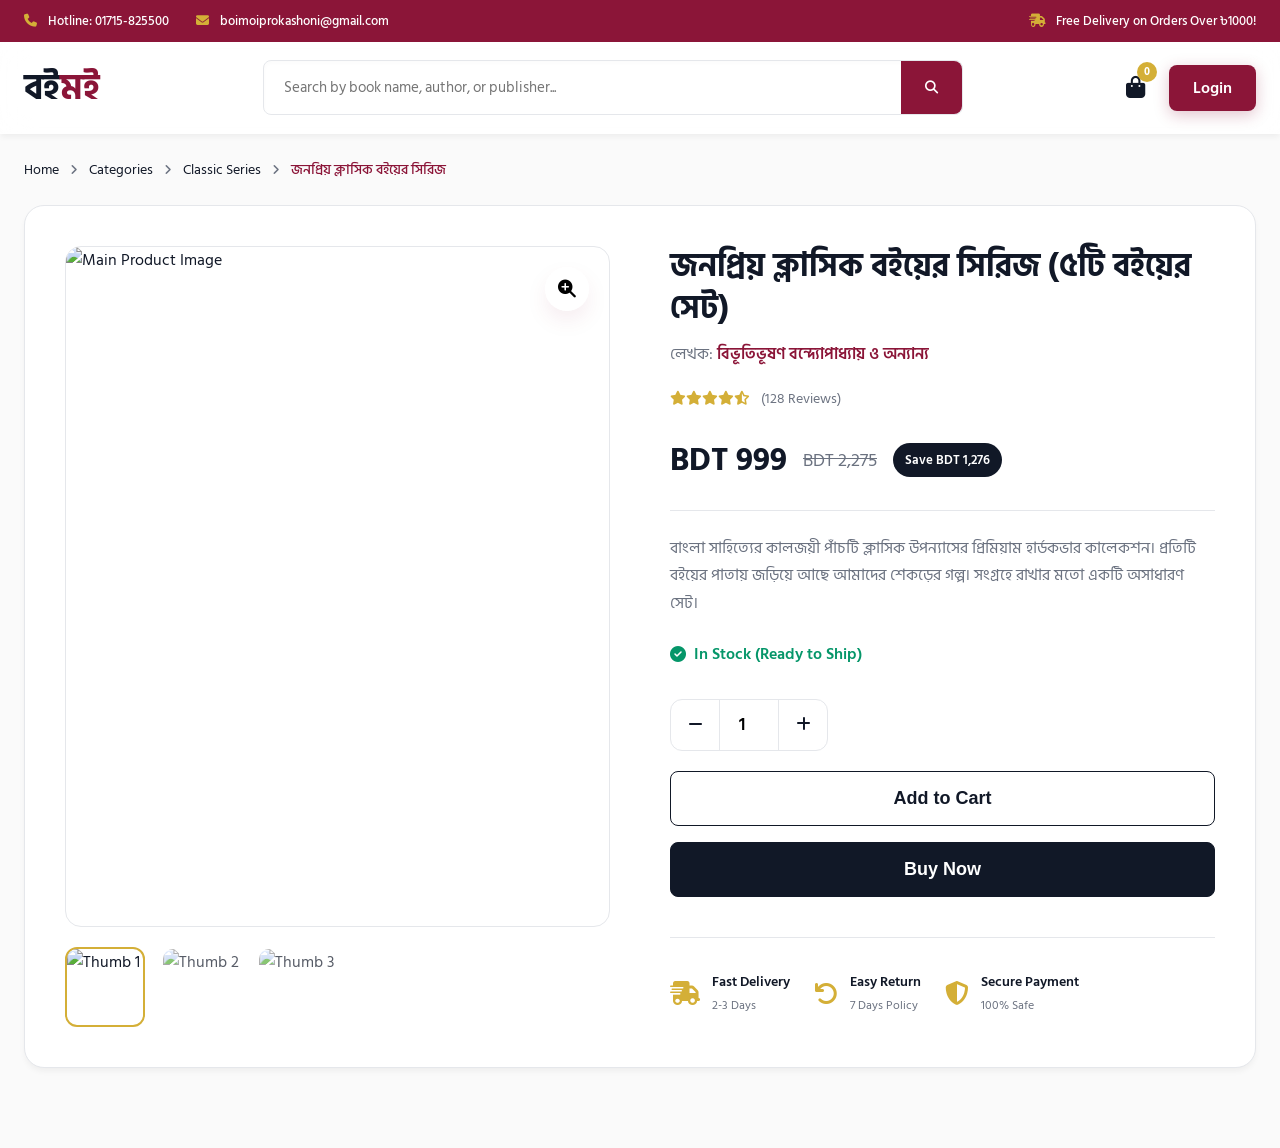
==== details.html @ 581a7931 "details.html added" ====
<!doctype html>
<html lang="bn">
  <head>
    <meta charset="UTF-8" />
    <meta name="viewport" content="width=device-width, initial-scale=1.0" />
    <title>জনপ্রিয় ক্লাসিক বইয়ের সিরিজ - বইমই</title>

    <!-- Google Fonts -->
    <link rel="preconnect" href="https://fonts.googleapis.com" />
    <link rel="preconnect" href="https://fonts.gstatic.com" crossorigin />
    <link
      href="https://fonts.googleapis.com/css2?family=Hind+Siliguri:wght@400;500;600;700&display=swap"
      rel="stylesheet"
    />

    <!-- FontAwesome -->
    <link
      rel="stylesheet"
      href="https://cdnjs.cloudflare.com/ajax/libs/font-awesome/6.4.0/css/all.min.css"
    />

    <!-- CSS Links -->
    <link rel="stylesheet" href="css/variables.css" />
    <link rel="stylesheet" href="css/style.css" />
  </head>
  <body>
    <!-- Top Bar -->
    <div class="top-bar">
      <div class="container top-bar-content">
        <div class="contact-info">
          <span><i class="fa-solid fa-phone"></i> Hotline: 01715-825500</span>
          <span
            ><i class="fa-solid fa-envelope"></i>
            boimoiprokashoni@gmail.com</span
          >
        </div>
        <div class="offer-text">
          <span
            ><i class="fa-solid fa-truck-fast"></i> Free Delivery on Orders Over
            ৳1000!</span
          >
        </div>
      </div>
    </div>

    <!-- Glassmorphism Navbar -->
    <header class="navbar">
      <div class="container nav-content">
        <a href="index.html" class="brand-logo">
          <span class="logo-text">বই<span class="highlight">মই</span></span>
        </a>

        <div class="search-container">
          <form class="search-form">
            <input
              type="text"
              class="search-input"
              placeholder="Search by book name, author, or publisher..."
            />
            <button type="submit" class="search-btn">
              <i class="fa-solid fa-magnifying-glass"></i>
            </button>
          </form>
        </div>

        <div class="nav-actions">
          <a href="#" class="action-icon cart-icon" title="Cart">
            <i class="fa-solid fa-bag-shopping"></i>
            <span class="cart-badge">0</span>
          </a>
          <a href="#" class="btn btn-primary btn-small">Login</a>
        </div>
      </div>
    </header>

    <!-- Main Product Details Section -->
    <main class="bg-main">
      <div class="container">
        <!-- Breadcrumb Navigation -->
        <div class="breadcrumb">
          <a href="index.html">Home</a> <i class="fa-solid fa-angle-right"></i>
          <a href="#">Categories</a> <i class="fa-solid fa-angle-right"></i>
          <a href="#">Classic Series</a> <i class="fa-solid fa-angle-right"></i>
          <span class="current-page">জনপ্রিয় ক্লাসিক বইয়ের সিরিজ</span>
        </div>

        <!-- Product Details Grid -->
        <section class="product-details-container">
          <!-- Left: Image Gallery -->
          <div class="product-gallery">
            <div class="main-image-wrapper">
              <!-- Placeholder for the main big image -->
              <img
                src="https://via.placeholder.com/500x600/e5e7eb/6b7280?text=Main+Book+Image"
                alt="Main Product Image"
                class="main-img"
                id="main-product-img"
              />
              <button class="zoom-btn">
                <i class="fa-solid fa-magnifying-glass-plus"></i>
              </button>
            </div>

            <!-- Thumbnails -->
            <div class="thumbnail-row">
              <div class="thumbnail active">
                <img
                  src="https://via.placeholder.com/100x100/e5e7eb/6b7280?text=Thumb+1"
                  alt="Thumb 1"
                />
              </div>
              <div class="thumbnail">
                <img
                  src="https://via.placeholder.com/100x100/e5e7eb/6b7280?text=Thumb+2"
                  alt="Thumb 2"
                />
              </div>
              <div class="thumbnail">
                <img
                  src="https://via.placeholder.com/100x100/e5e7eb/6b7280?text=Thumb+3"
                  alt="Thumb 3"
                />
              </div>
            </div>
          </div>

          <!-- Right: Product Info -->
          <div class="product-info-panel">
            <h1 class="product-title">
              জনপ্রিয় ক্লাসিক বইয়ের সিরিজ (৫টি বইয়ের সেট)
            </h1>
            <div class="product-author">
              লেখক: <a href="#">বিভূতিভূষণ বন্দ্যোপাধ্যায় ও অন্যান্য</a>
            </div>

            <div class="product-rating">
              <i class="fa-solid fa-star"></i><i class="fa-solid fa-star"></i
              ><i class="fa-solid fa-star"></i><i class="fa-solid fa-star"></i
              ><i class="fa-solid fa-star-half-stroke"></i>
              <span class="review-count">(128 Reviews)</span>
            </div>

            <!-- Pricing -->
            <div class="product-pricing">
              <span class="current-price">BDT 999</span>
              <span class="old-price">BDT 2,275</span>
              <span class="savings-badge">Save BDT 1,276</span>
            </div>

            <p class="product-short-desc">
              বাংলা সাহিত্যের কালজয়ী পাঁচটি ক্লাসিক উপন্যাসের প্রিমিয়াম
              হার্ডকভার কালেকশন। প্রতিটি বইয়ের পাতায় জড়িয়ে আছে আমাদের শেকড়ের
              গল্প। সংগ্রহে রাখার মতো একটি অসাধারণ সেট।
            </p>

            <div class="stock-status">
              <i class="fa-solid fa-circle-check"></i> In Stock (Ready to Ship)
            </div>

            <!-- Quantity & Actions -->
            <div class="product-actions">
              <div class="quantity-selector">
                <button class="qty-btn minus-btn">
                  <i class="fa-solid fa-minus"></i>
                </button>
                <input type="number" value="1" min="1" class="qty-input" />
                <button class="qty-btn plus-btn">
                  <i class="fa-solid fa-plus"></i>
                </button>
              </div>

              <div class="action-buttons-wrapper">
                <button class="btn btn-outline-primary add-cart-btn">
                  Add to Cart
                </button>
                <button class="btn btn-primary buy-now-btn">Buy Now</button>
              </div>
            </div>

            <!-- Trust Features -->
            <div class="product-trust-features">
              <div class="trust-box">
                <i class="fa-solid fa-truck-fast"></i>
                <span>Fast Delivery<br /><small>2-3 Days</small></span>
              </div>
              <div class="trust-box">
                <i class="fa-solid fa-arrow-rotate-left"></i>
                <span>Easy Return<br /><small>7 Days Policy</small></span>
              </div>
              <div class="trust-box">
                <i class="fa-solid fa-shield-halved"></i>
                <span>Secure Payment<br /><small>100% Safe</small></span>
              </div>
            </div>
          </div>
        </section>
      </div>
    </main>

    <!-- JS Link -->
    <script src="js/main.js"></script>
  </body>
</html>
---- css/variables.css ----
/* Premium Variables */
:root {
  /* Rich Color Palette */
  --primary-red: #8b1538; /* Deep Luxury Burgundy */
  --primary-red-hover: #6b0f2a;
  --accent-gold: #d4af37; /* Metallic Gold */
  --accent-gold-hover: #c5a028;

  /* Modern Backgrounds */
  --bg-main: #fafafa; /* Ultra Clean Light Gray */
  --bg-surface: #ffffff;
  --bg-glass: rgba(255, 255, 255, 0.85); /* For Glassmorphism */

  /* Text Colors */
  --text-dark: #111827;
  --text-muted: #6b7280;
  --border-color: #e5e7eb;

  /* Advanced Shadows */
  --shadow-sm: 0 4px 6px -1px rgba(0, 0, 0, 0.05);
  --shadow-md: 0 10px 25px -3px rgba(139, 21, 56, 0.1);
  --shadow-glass: 0 8px 32px 0 rgba(31, 38, 135, 0.07);

  --transition: all 0.4s cubic-bezier(0.16, 1, 0.3, 1);
}

* {
  margin: 0;
  padding: 0;
  box-sizing: border-box;
}

body {
  font-family: "Hind Siliguri", sans-serif;
  background-color: var(--bg-main);
  color: var(--text-dark);
  -webkit-font-smoothing: antialiased;
}
---- css/style.css ----
/* =========================================
   1. Base & Top Bar
========================================= */
.container {
  max-width: 1320px;
  margin: 0 auto;
  padding: 0 24px;
}
.top-bar {
  background-color: var(--primary-red);
  color: var(--bg-surface);
  font-size: 13px;
  padding: 10px 0;
  font-weight: 500;
}
.top-bar-content {
  display: flex;
  justify-content: space-between;
  align-items: center;
}
.contact-info span {
  margin-right: 24px;
}
.contact-info i,
.offer-text i {
  margin-right: 8px;
  color: var(--accent-gold);
}

/* =========================================
   2. Glassmorphism Navbar
========================================= */
.navbar {
  background-color: var(--bg-glass);
  backdrop-filter: blur(16px);
  -webkit-backdrop-filter: blur(16px);
  position: sticky;
  top: 0;
  z-index: 1000;
  border-bottom: 1px solid rgba(255, 255, 255, 0.3);
  box-shadow: var(--shadow-sm);
  padding: 18px 0;
}
.nav-content {
  display: flex;
  justify-content: space-between;
  align-items: center;
  gap: 40px;
}

/* Logo */
.brand-logo {
  text-decoration: none;
  display: flex;
  flex-direction: column;
}
.logo-text {
  font-size: 36px;
  font-weight: 700;
  color: var(--text-dark);
  line-height: 1;
}
.logo-text .highlight {
  color: var(--primary-red);
}
.slogan-micro {
  font-size: 12px;
  color: var(--text-muted);
  letter-spacing: 1px;
  margin-top: 4px;
}

/* Advanced Search Bar */
.search-container {
  flex-grow: 1;
  max-width: 700px;
}
.search-form {
  display: flex;
  align-items: center;
  background-color: var(--bg-surface);
  border: 1px solid var(--border-color);
  border-radius: 8px; /* Professional square-rounded look */
  box-shadow: inset 0 2px 4px rgba(0, 0, 0, 0.02);
  transition: var(--transition);
}
.search-form:focus-within {
  border-color: var(--accent-gold);
  box-shadow: 0 0 0 4px rgba(212, 175, 55, 0.1);
}
.search-category {
  position: relative;
  padding: 0 16px;
  display: flex;
  align-items: center;
}
.category-select {
  appearance: none;
  background: transparent;
  border: none;
  font-family: inherit;
  font-size: 14px;
  color: var(--text-muted);
  padding-right: 20px;
  outline: none;
  cursor: pointer;
}
.dropdown-icon {
  position: absolute;
  right: 16px;
  font-size: 12px;
  color: var(--text-muted);
  pointer-events: none;
}
.search-divider {
  width: 1px;
  height: 24px;
  background-color: var(--border-color);
}
.search-input {
  flex-grow: 1;
  padding: 14px 20px;
  border: none;
  background: transparent;
  outline: none;
  font-family: inherit;
  font-size: 15px;
}
.search-btn {
  padding: 0 24px;
  background: var(--primary-red);
  border: none;
  border-radius: 0 8px 8px 0;
  color: var(--bg-surface);
  cursor: pointer;
  align-self: stretch;
  transition: var(--transition);
}
.search-btn:hover {
  background: var(--primary-red-hover);
}

/* Nav Actions */
.nav-actions {
  display: flex;
  align-items: center;
  gap: 24px;
}
.action-icon {
  position: relative;
  color: var(--text-dark);
  font-size: 22px;
  text-decoration: none;
  transition: var(--transition);
}
.action-icon:hover {
  color: var(--primary-red);
}
.cart-badge {
  position: absolute;
  top: -8px;
  right: -12px;
  background-color: var(--accent-gold);
  color: var(--bg-surface);
  font-size: 11px;
  font-weight: 700;
  height: 20px;
  width: 20px;
  border-radius: 50%;
  display: flex;
  justify-content: center;
  align-items: center;
}

/* =========================================
   3. Ultra-Premium Hero Section
========================================= */
.hero-section {
  position: relative;
  padding: 100px 0;
  overflow: hidden;
  background-color: var(--bg-main);
}
/* Abstract Background Glows */
.bg-glow {
  position: absolute;
  border-radius: 50%;
  filter: blur(120px);
  z-index: 0;
}
.glow-1 {
  width: 500px;
  height: 500px;
  background: rgba(212, 175, 55, 0.15);
  top: -100px;
  right: -100px;
}
.glow-2 {
  width: 400px;
  height: 400px;
  background: rgba(139, 21, 56, 0.1);
  bottom: -50px;
  left: -100px;
}

.hero-container {
  display: flex;
  align-items: center;
  justify-content: space-between;
  gap: 60px;
  position: relative;
  z-index: 1;
}

/* Hero Text */
.hero-text-content {
  flex: 1;
  max-width: 620px;
}
.badge {
  display: inline-block;
  background-color: var(--bg-surface);
  color: var(--primary-red);
  padding: 8px 16px;
  border-radius: 30px;
  font-size: 14px;
  font-weight: 600;
  margin-bottom: 24px;
  box-shadow: var(--shadow-sm);
  border: 1px solid var(--border-color);
}
.badge i {
  color: var(--accent-gold);
  margin-right: 6px;
}
.hero-title {
  font-size: 56px;
  line-height: 1.15;
  color: var(--text-dark);
  margin-bottom: 24px;
  font-weight: 700;
}
.highlight-text {
  color: var(--primary-red);
}
.hero-subtitle {
  font-size: 18px;
  color: var(--text-muted);
  line-height: 1.7;
  margin-bottom: 40px;
}

/* Buttons */
.hero-buttons {
  display: flex;
  gap: 16px;
  margin-bottom: 40px;
}
.btn {
  padding: 14px 32px;
  border-radius: 8px;
  font-weight: 600;
  text-decoration: none;
  font-size: 16px;
  transition: var(--transition);
  display: inline-flex;
  align-items: center;
  gap: 10px;
  cursor: pointer;
}
.btn-small {
  padding: 10px 24px;
}
.btn-primary {
  background-color: var(--primary-red);
  color: var(--bg-surface);
  box-shadow: 0 4px 15px rgba(139, 21, 56, 0.25);
}
.btn-primary:hover {
  background-color: var(--primary-red-hover);
  transform: translateY(-2px);
  box-shadow: 0 6px 20px rgba(139, 21, 56, 0.35);
}
.btn-outline {
  background-color: var(--bg-surface);
  color: var(--text-dark);
  border: 1px solid var(--border-color);
}
.btn-outline:hover {
  border-color: var(--text-dark);
}

/* Trust Badges */
.trust-badges {
  display: flex;
  gap: 32px;
  border-top: 1px solid var(--border-color);
  padding-top: 24px;
}
.trust-item {
  display: flex;
  align-items: center;
  gap: 10px;
  color: var(--text-muted);
  font-size: 15px;
  font-weight: 500;
}
.trust-item i {
  font-size: 20px;
  color: var(--primary-red);
}

/* Hero Floating Image / Banner */
.hero-image-content {
  flex: 1;
  display: flex;
  justify-content: flex-end;
}
.floating-wrapper {
  position: relative;
  animation: float 6s ease-in-out infinite;
}
/* Glassmorphism Card Effect */
.glass-card {
  background: linear-gradient(
    135deg,
    rgba(139, 21, 56, 0.95),
    rgba(74, 4, 31, 0.95)
  );
  backdrop-filter: blur(10px);
  border: 1px solid rgba(255, 255, 255, 0.1);
  box-shadow: var(--shadow-glass);
}
.hero-banner-card {
  width: 440px;
  height: 440px;
  border-radius: 40px; /* Modern squircle shape instead of perfect circle */
  display: flex;
  align-items: center;
  justify-content: center;
  position: relative;
  transform: rotate(2deg);
  transition: var(--transition);
}
.hero-banner-card:hover {
  transform: rotate(0deg) scale(1.02);
}
.banner-inner {
  text-align: center;
  color: var(--bg-surface);
}
.banner-inner h2 {
  font-size: 120px;
  line-height: 0.9;
  color: var(--accent-gold);
  text-shadow: 0 4px 15px rgba(0, 0, 0, 0.3);
}
.banner-inner .small-text {
  font-size: 40px;
}
.banner-inner h3 {
  font-size: 28px;
  font-weight: 600;
  margin-top: 10px;
  letter-spacing: 1px;
}
.banner-inner p {
  font-size: 16px;
  opacity: 0.9;
  margin-top: 10px;
}

/* Floating Elements */
.floating-badge {
  position: absolute;
  background: var(--bg-surface);
  color: var(--text-dark);
  padding: 12px 24px;
  border-radius: 12px;
  font-weight: 600;
  box-shadow: var(--shadow-md);
  border: 1px solid var(--border-color);
}
.badge-top {
  top: -20px;
  left: -30px;
  animation: float 4s ease-in-out infinite alternate;
}
.badge-bottom {
  bottom: 30px;
  right: -40px;
  animation: float 5s ease-in-out infinite alternate-reverse;
}

/* Floating Animation Keyframes */
@keyframes float {
  0% {
    transform: translateY(0px);
  }
  50% {
    transform: translateY(-15px);
  }
  100% {
    transform: translateY(0px);
  }
}

/* =========================================
   4. Reusable Sections & Book Grid
========================================= */
.section-padding {
  padding: 80px 0;
}
.bg-light {
  background-color: var(--bg-main); /* Ensure smooth transition from hero */
}

/* Section Header */
.section-header {
  display: flex;
  justify-content: space-between;
  align-items: flex-end;
  margin-bottom: 40px;
}
.sub-heading {
  display: inline-block;
  color: var(--accent-gold);
  font-size: 14px;
  font-weight: 700;
  text-transform: uppercase;
  letter-spacing: 1px;
  margin-bottom: 8px;
}
.section-title {
  font-size: 36px;
  font-weight: 700;
  color: var(--text-dark);
}

/* CSS Grid for Books */
.book-grid {
  display: grid;
  grid-template-columns: repeat(auto-fill, minmax(260px, 1fr));
  gap: 32px;
}

/* Premium Book Card */
.book-card {
  background-color: var(--bg-surface);
  border-radius: 16px;
  border: 1px solid var(--border-color);
  overflow: hidden;
  transition: var(--transition);
  display: flex;
  flex-direction: column;
}
.book-card:hover {
  transform: translateY(-8px);
  box-shadow: var(--shadow-md);
  border-color: rgba(139, 21, 56, 0.1);
}

/* Book Image & Hover Actions */
.book-image-wrapper {
  position: relative;
  aspect-ratio: 2/3;
  overflow: hidden;
  background-color: var(--bg-light-gray);
}
.book-cover {
  width: 100%;
  height: 100%;
  object-fit: cover;
  transition: transform 0.5s ease;
}
.book-card:hover .book-cover {
  transform: scale(1.05); /* Slight zoom on hover */
}
.discount-badge {
  position: absolute;
  top: 16px;
  left: 16px;
  background-color: var(--primary-red);
  color: var(--bg-surface);
  padding: 6px 12px;
  border-radius: 8px;
  font-size: 13px;
  font-weight: 700;
  z-index: 2;
  box-shadow: 0 4px 10px rgba(139, 21, 56, 0.3);
}

/* Action Buttons overlaying the image */
.hover-actions {
  position: absolute;
  bottom: -50px;
  left: 0;
  width: 100%;
  display: flex;
  justify-content: center;
  gap: 12px;
  padding: 16px;
  background: linear-gradient(to top, rgba(0, 0, 0, 0.7), transparent);
  transition: var(--transition);
  opacity: 0;
  z-index: 2;
}
.book-card:hover .hover-actions {
  bottom: 0;
  opacity: 1;
}
.icon-btn {
  background-color: var(--bg-surface);
  color: var(--text-dark);
  width: 40px;
  height: 40px;
  border-radius: 50%;
  border: none;
  display: flex;
  align-items: center;
  justify-content: center;
  font-size: 16px;
  cursor: pointer;
  transition: var(--transition);
}
.icon-btn:hover {
  background-color: var(--primary-red);
  color: var(--bg-surface);
  transform: translateY(-3px);
}

/* Book Info Section */
.book-info {
  padding: 24px;
  display: flex;
  flex-direction: column;
  flex-grow: 1;
}
.book-category {
  font-size: 12px;
  color: var(--text-muted);
  text-transform: uppercase;
  letter-spacing: 0.5px;
  margin-bottom: 8px;
}
.book-title {
  font-size: 18px;
  font-weight: 700;
  margin-bottom: 6px;
  line-height: 1.3;
}
.book-title a {
  text-decoration: none;
  color: var(--text-dark);
  transition: var(--transition);
}
.book-title a:hover {
  color: var(--primary-red);
}
.book-author {
  font-size: 14px;
  color: var(--text-muted);
  margin-bottom: 12px;
}

/* Ratings */
.book-rating {
  color: var(--accent-gold);
  font-size: 13px;
  margin-bottom: 16px;
}
.book-rating span {
  color: var(--text-muted);
  margin-left: 4px;
}

/* Price */
.price-container {
  margin-top: auto; /* Pushes price to the bottom if title is short */
  margin-bottom: 16px;
  display: flex;
  align-items: baseline;
  gap: 10px;
}
.current-price {
  font-size: 22px;
  font-weight: 700;
  color: var(--primary-red);
}
.old-price {
  font-size: 15px;
  color: var(--text-muted);
  text-decoration: line-through;
}

/* Add to cart button specifically for book cards */
.add-to-cart-btn {
  width: 100%;
  justify-content: center;
  border-radius: 8px;
  padding: 12px;
  background-color: transparent;
  color: var(--primary-red);
  box-shadow: none;
  border: 1px solid var(--primary-red);
}
.add-to-cart-btn:hover {
  background-color: var(--primary-red);
  color: var(--bg-surface);
  box-shadow: 0 4px 12px rgba(139, 21, 56, 0.2);
}

/* =========================================
   5. Dark Premium Section (Trending)
========================================= */
.premium-dark-section {
  background-color: var(--text-dark);
  background-image:
    radial-gradient(
      circle at 100% 0%,
      rgba(139, 21, 56, 0.15) 0%,
      transparent 50%
    ),
    radial-gradient(
      circle at 0% 100%,
      rgba(212, 175, 55, 0.1) 0%,
      transparent 50%
    );
  border-top: 1px solid rgba(212, 175, 55, 0.2);
  border-bottom: 1px solid rgba(212, 175, 55, 0.2);
}

/* Dark Theme Text Helpers */
.text-white {
  color: var(--bg-surface) !important;
}
.text-gold {
  color: var(--accent-gold) !important;
}
.text-gray {
  color: #9ca3af !important;
}

/* Gold Outline Button */
.btn-outline-gold {
  background-color: transparent;
  color: var(--accent-gold);
  border: 1px solid var(--accent-gold);
}
.btn-outline-gold:hover {
  background-color: var(--accent-gold);
  color: var(--text-dark);
  box-shadow: 0 4px 15px rgba(212, 175, 55, 0.3);
}

/* Trending Grid Layout */
.trending-grid {
  display: grid;
  grid-template-columns: repeat(auto-fit, minmax(380px, 1fr));
  gap: 32px;
}

/* Dark Glassmorphism Horizontal Card */
.dark-glass-card {
  background: rgba(255, 255, 255, 0.03);
  backdrop-filter: blur(12px);
  -webkit-backdrop-filter: blur(12px);
  border: 1px solid rgba(255, 255, 255, 0.08);
  border-radius: 20px;
  padding: 24px;
  display: flex;
  align-items: center;
  gap: 24px;
  position: relative;
  overflow: hidden;
  transition: var(--transition);
}
.dark-glass-card:hover {
  transform: translateY(-5px);
  background: rgba(255, 255, 255, 0.06);
  border-color: rgba(212, 175, 55, 0.3);
  box-shadow: 0 10px 30px rgba(0, 0, 0, 0.5);
}

/* Giant Background Watermark Number */
.rank-watermark {
  position: absolute;
  right: 20px;
  bottom: -20px;
  font-size: 160px;
  font-weight: 800;
  line-height: 1;
  color: rgba(212, 175, 55, 0.05); /* Extremely subtle gold */
  z-index: 0;
  pointer-events: none;
  transition: var(--transition);
}
.dark-glass-card:hover .rank-watermark {
  color: rgba(212, 175, 55, 0.12);
  transform: scale(1.1) rotate(-5deg);
}

/* Image Wrapper */
.trend-img-wrapper {
  position: relative;
  width: 140px;
  flex-shrink: 0;
  border-radius: 12px;
  overflow: hidden;
  box-shadow: 0 8px 20px rgba(0, 0, 0, 0.6);
  z-index: 1;
}
.trend-cover {
  width: 100%;
  height: auto;
  display: block;
  transition: transform 0.4s ease;
}
.dark-glass-card:hover .trend-cover {
  transform: scale(1.05);
}

/* Number 1 Crown Badge */
.trend-badge {
  position: absolute;
  top: 10px;
  left: -5px;
  background: linear-gradient(135deg, #d4af37, #c5a028);
  color: var(--text-dark);
  padding: 4px 12px;
  font-size: 12px;
  font-weight: 700;
  border-radius: 0 8px 8px 0;
  box-shadow: 0 4px 10px rgba(0, 0, 0, 0.3);
}

/* Info Section */
.trend-info {
  position: relative;
  z-index: 1;
  flex-grow: 1;
}
.trend-info .book-title a {
  text-decoration: none;
  color: var(--accent-gold);
  transition: var(--transition);
}
.trend-info .book-title a:hover {
  color: var(--accent-gold) !important;
}
.trend-info .price-container {
  margin-top: 12px;
  margin-bottom: 16px;
}
.trend-buy-btn {
  width: 100%;
  padding: 10px;
  font-size: 14px;
}

/* =========================================
   Category Showcase Section
========================================= */

/* Utility class for centered headers */
.align-center {
  justify-content: center;
  text-align: center;
}
.text-center {
  text-align: center;
}

/* Category Grid Layout */
.category-grid {
  display: grid;
  grid-template-columns: repeat(auto-fit, minmax(180px, 1fr));
  gap: 24px;
  margin-top: 16px;
}

/* Premium Squircle Category Card */
.category-card {
  background-color: var(--bg-surface);
  border: 1.5px solid var(--border-color);
  border-radius: 28px; /* Modern squircle shape */
  padding: 32px 20px;
  text-align: center;
  text-decoration: none;
  transition: var(--transition);
  display: flex;
  flex-direction: column;
  align-items: center;
  gap: 16px;
  box-shadow: inset 0 0 0 rgba(0, 0, 0, 0);
}

/* Hover Effects (Floating + Glow) */
.category-card:hover {
  transform: translateY(-8px);
  border-color: rgba(212, 175, 55, 0.4); /* Soft gold border */
  box-shadow:
    0 15px 35px rgba(139, 21, 56, 0.08),
    inset 0 -4px 0 var(--accent-gold); /* Bottom gold accent */
}

/* Icons */
.cat-icon {
  font-size: 42px;
  color: var(--primary-red);
  transition: var(--transition);
  background: rgba(139, 21, 56, 0.05);
  width: 80px;
  height: 80px;
  display: flex;
  align-items: center;
  justify-content: center;
  border-radius: 50%; /* Circle background behind icon */
}
.category-card:hover .cat-icon {
  color: var(--bg-surface);
  background: var(--accent-gold);
  transform: scale(1.1) rotate(5deg);
  box-shadow: 0 8px 20px rgba(212, 175, 55, 0.3);
}

/* Typography */
.cat-name {
  color: var(--text-dark);
  font-size: 18px;
  font-weight: 700;
  transition: var(--transition);
}
.category-card:hover .cat-name {
  color: var(--primary-red);
}
.cat-count {
  color: var(--text-muted);
  font-size: 13px;
  font-weight: 500;
}

/* =========================================
   6. Custom Book Slider Section Updates
========================================= */
.slider-header {
  display: flex;
  justify-content: space-between;
  align-items: flex-end;
  margin-bottom: 32px;
}
/* New Action Container for View All + Arrows */
.slider-header-actions {
  display: flex;
  align-items: center;
  gap: 24px;
}
.view-all-btn {
  border-color: var(--border-color);
  color: var(--text-dark);
}
.view-all-btn:hover {
  background-color: var(--primary-red);
  color: var(--bg-surface);
  border-color: var(--primary-red);
}

.slider-nav {
  display: flex;
  gap: 12px;
}
.slider-btn {
  width: 48px;
  height: 48px;
  border-radius: 50%;
  border: 1.5px solid var(--border-color);
  background-color: var(--bg-surface);
  color: var(--text-dark);
  font-size: 16px;
  cursor: pointer;
  display: flex;
  align-items: center;
  justify-content: center;
  transition: var(--transition);
}
.slider-btn:hover {
  background-color: var(--primary-red);
  border-color: var(--primary-red);
  color: var(--bg-surface);
  box-shadow: 0 4px 12px rgba(139, 21, 56, 0.2);
}

/* Perfecting 4 Cards on Desktop */
.book-slider-container {
  width: 100%;
  overflow-x: auto;
  scroll-behavior: smooth;
  -ms-overflow-style: none;
  scrollbar-width: none;
  padding-bottom: 20px;
}
.book-slider-container::-webkit-scrollbar {
  display: none;
}
.book-slider-track {
  display: flex;
  gap: 24px; /* Reduced gap slightly for better fit */
  padding: 10px 4px;
}
.slider-card {
  /* Calculates exactly 4 cards fit considering gaps: calc((100% - (24px * 3)) / 4) */
  width: calc((100% - 72px) / 4);
  min-width: 260px; /* Ensures it doesn't get too small on mobile/tablet */
  flex: 0 0 auto;
}

/* =========================================
   10. Premium Footer Section
========================================= */
.site-footer {
  background-color: var(--text-dark); /* Very dark charcoal */
  color: #9ca3af; /* Muted gray text */
  position: relative;
  margin-top: 60px;
}

/* Newsletter Section */
.newsletter-section {
  background-color: var(--primary-red);
  padding: 40px 0;
  margin-bottom: 60px;
}
.newsletter-container {
  display: flex;
  justify-content: space-between;
  align-items: center;
  gap: 40px;
  flex-wrap: wrap;
}
.newsletter-text {
  flex: 1;
  color: var(--bg-surface);
}
.newsletter-text h3 {
  font-size: 24px;
  margin-bottom: 8px;
  display: flex;
  align-items: center;
  gap: 12px;
}
.newsletter-text p {
  font-size: 15px;
  opacity: 0.9;
}
.newsletter-form-wrapper {
  flex: 1;
  min-width: 300px;
}
.newsletter-form {
  display: flex;
  background-color: var(--bg-surface);
  border-radius: 50px;
  padding: 6px;
  box-shadow: 0 10px 25px rgba(0, 0, 0, 0.1);
}
.newsletter-form input {
  flex: 1;
  border: none;
  background: transparent;
  padding: 10px 20px;
  outline: none;
  font-family: inherit;
  font-size: 15px;
}
.newsletter-form .btn {
  padding: 12px 28px;
}

/* Main Footer Grid */
.footer-grid {
  display: grid;
  grid-template-columns: 2fr 1fr 1fr 1.5fr;
  gap: 40px;
  padding-bottom: 60px;
}

/* Footer Brand Column */
.footer-logo .logo-text {
  color: var(--bg-surface);
}
.footer-desc {
  margin-top: 20px;
  line-height: 1.7;
  font-size: 15px;
  margin-bottom: 24px;
}
.social-links {
  display: flex;
  gap: 16px;
}
.social-links a {
  display: flex;
  align-items: center;
  justify-content: center;
  width: 40px;
  height: 40px;
  background-color: rgba(255, 255, 255, 0.05);
  color: var(--bg-surface);
  border-radius: 50%;
  text-decoration: none;
  transition: var(--transition);
}
.social-links a:hover {
  background-color: var(--accent-gold);
  color: var(--text-dark);
  transform: translateY(-3px);
}

/* Footer Links & Typography */
.footer-heading {
  color: var(--bg-surface);
  font-size: 18px;
  font-weight: 600;
  margin-bottom: 24px;
  position: relative;
  display: inline-block;
}
.footer-heading::after {
  content: "";
  position: absolute;
  left: 0;
  bottom: -8px;
  width: 40px;
  height: 2px;
  background-color: var(--accent-gold);
}
.small-heading {
  font-size: 14px;
  margin-bottom: 16px;
  margin-top: 32px;
}

.footer-links {
  list-style: none;
}
.footer-links li {
  margin-bottom: 12px;
}
.footer-links a {
  color: #9ca3af;
  text-decoration: none;
  transition: var(--transition);
  font-size: 15px;
  display: flex;
  align-items: center;
  gap: 8px;
}
.footer-links a::before {
  content: "\f105"; /* FontAwesome angle-right */
  font-family: "Font Awesome 6 Free";
  font-weight: 900;
  font-size: 12px;
  opacity: 0;
  transform: translateX(-10px);
  transition: var(--transition);
  color: var(--accent-gold);
}
.footer-links a:hover {
  color: var(--accent-gold);
  transform: translateX(5px);
}
.footer-links a:hover::before {
  opacity: 1;
  transform: translateX(0);
}

/* Footer Contact Info */
.footer-contact-info {
  list-style: none;
}
.footer-contact-info li {
  display: flex;
  align-items: flex-start;
  gap: 12px;
  margin-bottom: 16px;
  font-size: 15px;
  line-height: 1.6;
}
.footer-contact-info i {
  color: var(--accent-gold);
  margin-top: 4px;
}

/* Payment Icons */
.payment-icons {
  display: flex;
  gap: 12px;
  font-size: 32px;
  color: #4b5563;
}

/* Footer Bottom Bar */
.footer-bottom {
  background-color: #0b0f19; /* Slightly darker than main footer */
  padding: 20px 0;
  border-top: 1px solid rgba(255, 255, 255, 0.05);
}
.footer-bottom-content {
  display: flex;
  justify-content: space-between;
  align-items: center;
  font-size: 14px;
}
.footer-bottom-links a {
  color: #9ca3af;
  text-decoration: none;
  transition: var(--transition);
}
.footer-bottom-links a:hover {
  color: var(--accent-gold);
}
.divider {
  margin: 0 12px;
  opacity: 0.3;
}

/* =========================================
   Footer Updates (CTA & Local Payments)
========================================= */

/* Account CTA Buttons */
.cta-button-wrapper {
  display: flex;
  gap: 16px;
  flex-wrap: wrap;
}
.btn-light {
  background-color: var(--bg-surface);
  color: var(--primary-red);
  box-shadow: 0 4px 15px rgba(0, 0, 0, 0.15);
}
.btn-light:hover {
  background-color: var(--bg-main);
  color: var(--primary-red-hover);
  transform: translateY(-2px);
}
.btn-outline-light {
  background-color: transparent;
  color: var(--bg-surface);
  border: 1.5px solid var(--bg-surface);
}
.btn-outline-light:hover {
  background-color: var(--bg-surface);
  color: var(--primary-red);
  transform: translateY(-2px);
}

/* Local Mobile Banking Badges */
.local-payments {
  display: flex;
  gap: 10px;
  flex-wrap: wrap;
  margin-top: 8px;
}
.pay-badge {
  font-size: 13px;
  font-weight: 700;
  padding: 6px 14px;
  border-radius: 6px;
  color: #ffffff;
  letter-spacing: 0.5px;
  box-shadow: 0 4px 10px rgba(0, 0, 0, 0.15);
  transition: var(--transition);
  cursor: default;
}
.pay-badge:hover {
  transform: translateY(-3px);
}
/* Brand Colors for MFS */
.bkash {
  background-color: #e2136e; /* bKash Pink */
}
.nagad {
  background-color: #f7931e; /* Nagad Orange */
}
.rocket {
  background-color: #8c1590; /* Rocket Purple */
}

/* =========================================
   11. Product Details Page (PDP)
========================================= */

/* Breadcrumb */
.breadcrumb {
  padding: 24px 0;
  font-size: 14px;
  color: var(--text-muted);
}
.breadcrumb a {
  color: var(--text-dark);
  text-decoration: none;
  transition: var(--transition);
}
.breadcrumb a:hover {
  color: var(--primary-red);
}
.breadcrumb i {
  margin: 0 8px;
  font-size: 12px;
}
.current-page {
  color: var(--primary-red);
  font-weight: 500;
}

/* Product Container Layout */
.product-details-container {
  background-color: var(--bg-surface);
  border-radius: 20px;
  padding: 40px;
  box-shadow: var(--shadow-sm);
  display: grid;
  grid-template-columns: 1fr 1fr;
  gap: 60px;
  margin-bottom: 80px;
  border: 1px solid var(--border-color);
}

/* Left: Gallery */
.product-gallery {
  display: flex;
  flex-direction: column;
  gap: 20px;
}
.main-image-wrapper {
  position: relative;
  border-radius: 16px;
  overflow: hidden;
  background-color: var(--bg-light-gray);
  aspect-ratio: 4/5;
  border: 1px solid var(--border-color);
}
.main-img {
  width: 100%;
  height: 100%;
  object-fit: cover;
}
.zoom-btn {
  position: absolute;
  top: 20px;
  right: 20px;
  width: 44px;
  height: 44px;
  border-radius: 50%;
  background-color: var(--bg-glass);
  backdrop-filter: blur(4px);
  border: 1px solid rgba(255, 255, 255, 0.5);
  font-size: 18px;
  cursor: pointer;
  box-shadow: var(--shadow-md);
  transition: var(--transition);
}
.zoom-btn:hover {
  background-color: var(--primary-red);
  color: var(--bg-surface);
}

/* Thumbnails */
.thumbnail-row {
  display: flex;
  gap: 16px;
}
.thumbnail {
  width: 80px;
  height: 80px;
  border-radius: 12px;
  border: 2px solid transparent;
  overflow: hidden;
  cursor: pointer;
  transition: var(--transition);
  opacity: 0.7;
}
.thumbnail:hover,
.thumbnail.active {
  border-color: var(--accent-gold);
  opacity: 1;
}
.thumbnail img {
  width: 100%;
  height: 100%;
  object-fit: cover;
}

/* Right: Info Panel */
.product-title {
  font-size: 32px;
  color: var(--text-dark);
  margin-bottom: 12px;
  line-height: 1.3;
}
.product-author {
  font-size: 16px;
  color: var(--text-muted);
  margin-bottom: 20px;
}
.product-author a {
  color: var(--primary-red);
  text-decoration: none;
  font-weight: 600;
}
.product-rating {
  color: var(--accent-gold);
  margin-bottom: 24px;
  font-size: 14px;
}
.review-count {
  color: var(--text-muted);
  margin-left: 8px;
}

/* Pricing - Styled like the screenshot but premium */
.product-pricing {
  display: flex;
  align-items: center;
  gap: 16px;
  margin-bottom: 24px;
  padding-bottom: 24px;
  border-bottom: 1px solid var(--border-color);
}
.product-pricing .current-price {
  font-size: 32px;
  font-weight: 700;
  color: var(--text-dark);
}
.product-pricing .old-price {
  font-size: 18px;
  color: var(--text-muted);
  text-decoration: line-through;
}
.savings-badge {
  background-color: var(--text-dark);
  color: var(--bg-surface);
  padding: 6px 12px;
  border-radius: 50px;
  font-size: 13px;
  font-weight: 600;
}

.product-short-desc {
  font-size: 16px;
  line-height: 1.7;
  color: var(--text-muted);
  margin-bottom: 24px;
}
.stock-status {
  color: #059669; /* Trust green */
  font-weight: 600;
  margin-bottom: 32px;
  display: flex;
  align-items: center;
  gap: 8px;
}

/* Quantity & Actions matching screenshot layout */
.product-actions {
  display: flex;
  flex-direction: column;
  gap: 20px;
  margin-bottom: 40px;
}
.quantity-selector {
  display: inline-flex;
  align-items: center;
  border: 1.5px solid var(--border-color);
  border-radius: 12px;
  width: max-content;
  height: 52px;
}
.qty-btn {
  background: transparent;
  border: none;
  width: 48px;
  height: 100%;
  font-size: 16px;
  cursor: pointer;
  color: var(--text-dark);
  transition: var(--transition);
}
.qty-btn:hover {
  color: var(--primary-red);
}
.qty-input {
  width: 60px;
  height: 100%;
  border: none;
  text-align: center;
  font-size: 18px;
  font-weight: 600;
  font-family: inherit;
  border-left: 1px solid var(--border-color);
  border-right: 1px solid var(--border-color);
}
.qty-input:focus {
  outline: none;
}

.action-buttons-wrapper {
  display: flex;
  flex-direction: column; /* Stack buttons vertically like the image */
  gap: 16px;
}
.btn-outline-primary {
  background-color: transparent;
  color: var(--text-dark);
  border: 1.5px solid var(--text-dark);
  padding: 16px;
  font-size: 18px;
  justify-content: center;
}
.btn-outline-primary:hover {
  background-color: var(--bg-main);
}
.buy-now-btn {
  background-color: var(--text-dark);
  color: var(--bg-surface);
  padding: 16px;
  font-size: 18px;
  border: 1.5px solid var(--text-dark);
  justify-content: center;
  box-shadow: none;
}
.buy-now-btn:hover {
  background-color: #000;
  transform: none;
}

/* Trust Features Box */
.product-trust-features {
  display: flex;
  gap: 24px;
  padding-top: 32px;
  border-top: 1px solid var(--border-color);
}
.trust-box {
  display: flex;
  align-items: center;
  gap: 12px;
  font-size: 14px;
  color: var(--text-dark);
  font-weight: 600;
}
.trust-box i {
  font-size: 24px;
  color: var(--accent-gold);
}
.trust-box small {
  color: var(--text-muted);
  font-weight: 400;
}
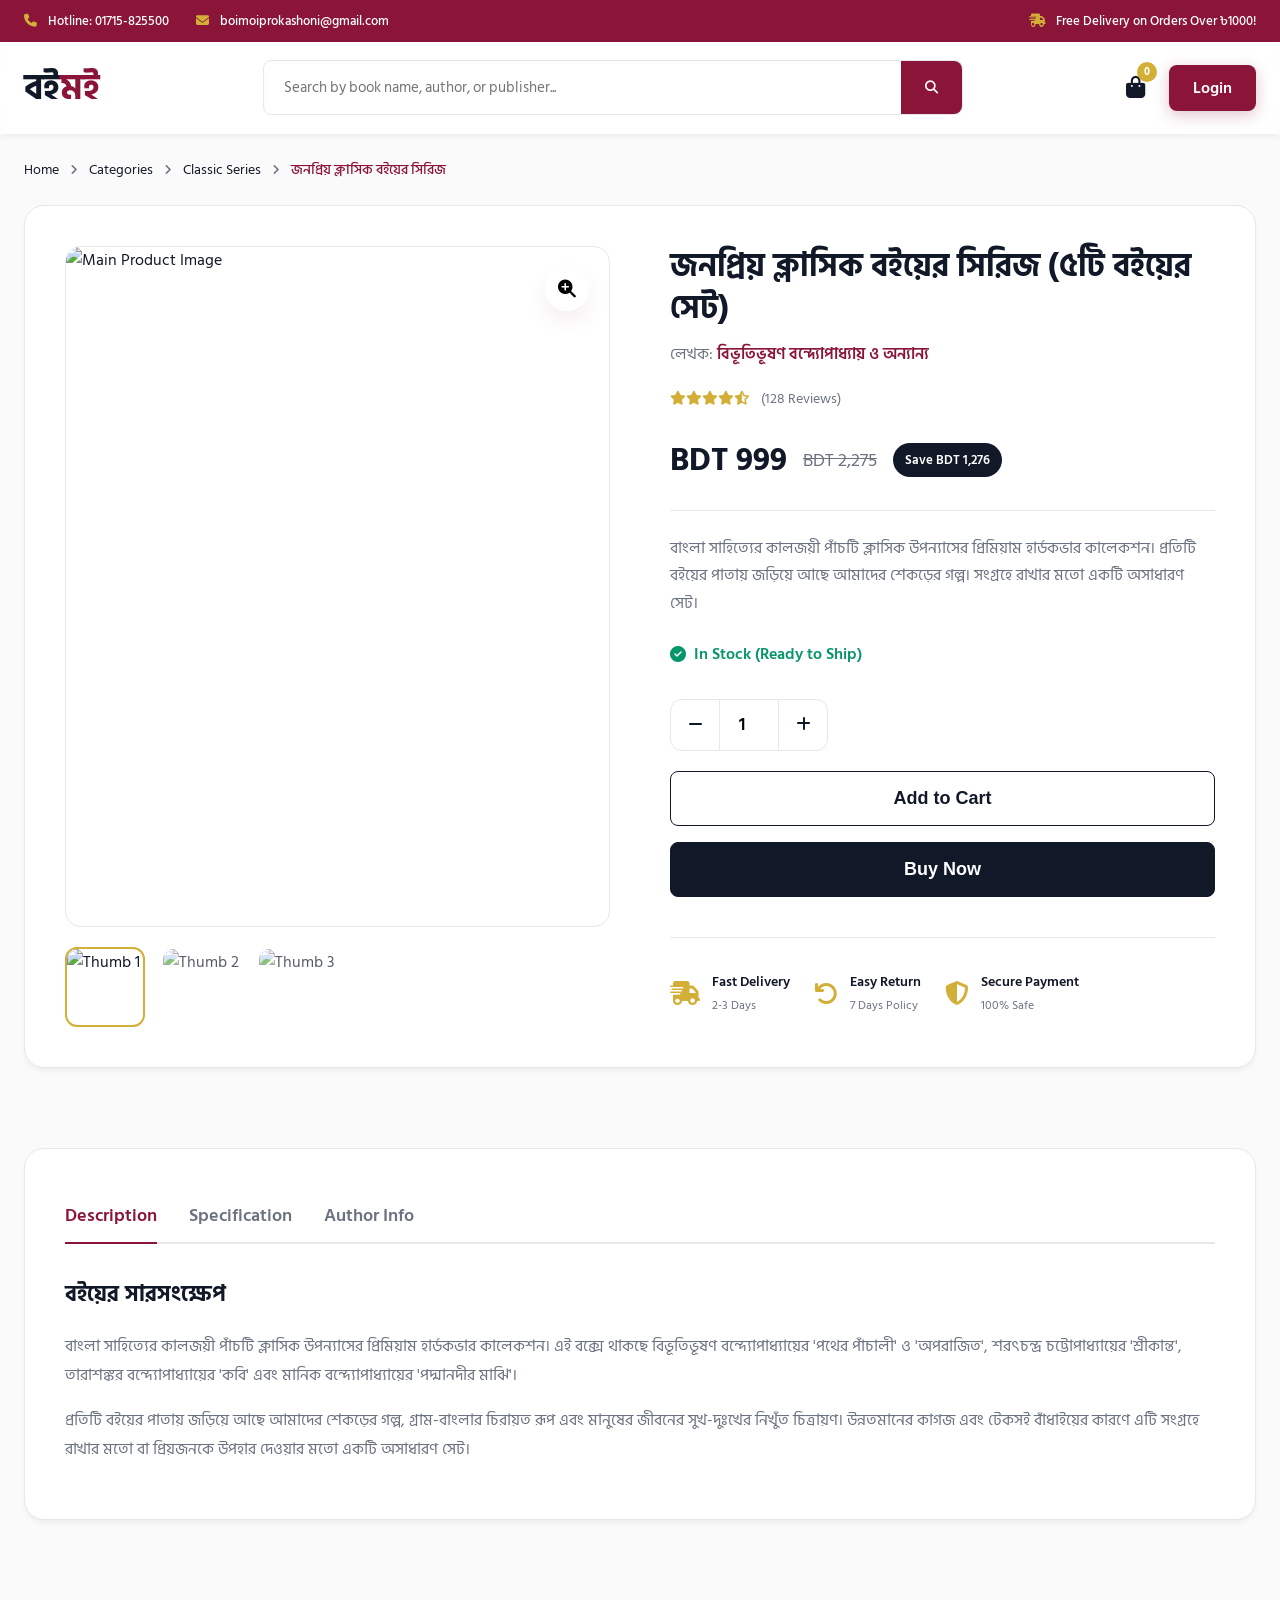
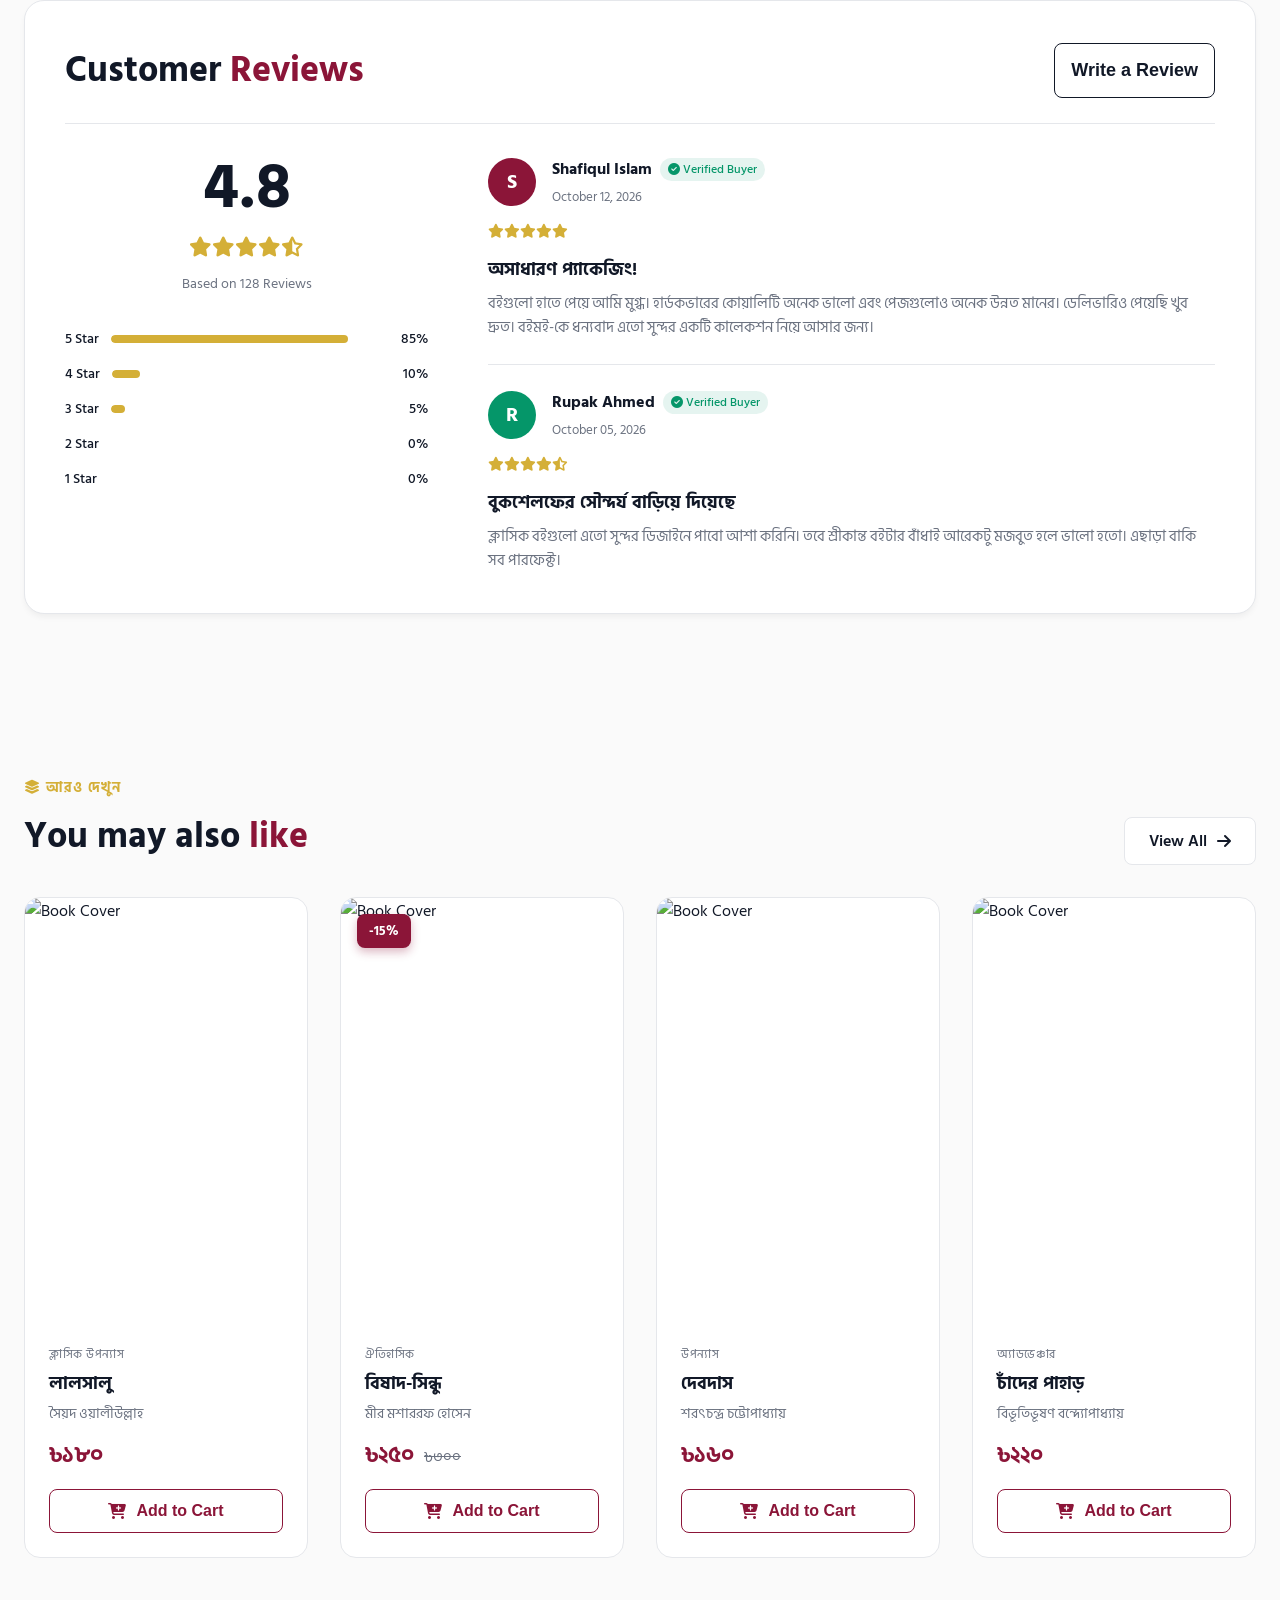
==== commit 03e211ba: "details info section added" ====
--- a/details.html
+++ b/details.html
@@ -194,6 +194,386 @@
             </div>
           </div>
         </section>
+        <!-- ==========================================
+                 Product Information Tabs
+            =========================================== -->
+        <section class="product-tabs-section">
+          <!-- Tab Buttons -->
+          <div class="product-tabs-header">
+            <button class="tab-btn active" data-tab="tab-description">
+              Description
+            </button>
+            <button class="tab-btn" data-tab="tab-specification">
+              Specification
+            </button>
+            <button class="tab-btn" data-tab="tab-author">Author Info</button>
+          </div>
+
+          <!-- Tab Contents -->
+          <div class="product-tabs-content">
+            <!-- Description Tab -->
+            <div class="tab-pane active" id="tab-description">
+              <h3 class="pane-title">বইয়ের সারসংক্ষেপ</h3>
+              <p>
+                বাংলা সাহিত্যের কালজয়ী পাঁচটি ক্লাসিক উপন্যাসের প্রিমিয়াম
+                হার্ডকভার কালেকশন। এই বক্সে থাকছে বিভূতিভূষণ বন্দ্যোপাধ্যায়ের
+                'পথের পাঁচালী' ও 'অপরাজিত', শরৎচন্দ্র চট্টোপাধ্যায়ের
+                'শ্রীকান্ত', তারাশঙ্কর বন্দ্যোপাধ্যায়ের 'কবি' এবং মানিক
+                বন্দ্যোপাধ্যায়ের 'পদ্মানদীর মাঝি'।
+              </p>
+              <p>
+                প্রতিটি বইয়ের পাতায় জড়িয়ে আছে আমাদের শেকড়ের গল্প, গ্রাম-বাংলার
+                চিরায়ত রূপ এবং মানুষের জীবনের সুখ-দুঃখের নিখুঁত চিত্রায়ণ।
+                উন্নতমানের কাগজ এবং টেকসই বাঁধাইয়ের কারণে এটি সংগ্রহে রাখার মতো
+                বা প্রিয়জনকে উপহার দেওয়ার মতো একটি অসাধারণ সেট।
+              </p>
+            </div>
+
+            <!-- Specification Tab -->
+            <div class="tab-pane" id="tab-specification">
+              <h3 class="pane-title">বইয়ের বিস্তারিত বিবরণ</h3>
+              <table class="spec-table">
+                <tbody>
+                  <tr>
+                    <th>বইয়ের নাম</th>
+                    <td>জনপ্রিয় ক্লাসিক বইয়ের সিরিজ (৫টি বই)</td>
+                  </tr>
+                  <tr>
+                    <th>লেখক</th>
+                    <td>বিভূতিভূষণ বন্দ্যোপাধ্যায় ও অন্যান্য</td>
+                  </tr>
+                  <tr>
+                    <th>প্রকাশনী</th>
+                    <td>বইমই প্রকাশনী</td>
+                  </tr>
+                  <tr>
+                    <th>ক্যাটাগরি</th>
+                    <td>ক্লাসিক / উপন্যাস</td>
+                  </tr>
+                  <tr>
+                    <th>বাঁধাই / কভার</th>
+                    <td>প্রিমিয়াম হার্ডকভার (বক্স সেট)</td>
+                  </tr>
+                  <tr>
+                    <th>পৃষ্ঠা সংখ্যা</th>
+                    <td>১২৫০ (সর্বমোট)</td>
+                  </tr>
+                  <tr>
+                    <th>ISBN</th>
+                    <td>978-984-XXXX-XX-X</td>
+                  </tr>
+                </tbody>
+              </table>
+            </div>
+
+            <!-- Author Tab -->
+            <div class="tab-pane" id="tab-author">
+              <h3 class="pane-title">লেখক পরিচিতি</h3>
+              <div class="author-info-box">
+                <img
+                  src="https://via.placeholder.com/80x80/e5e7eb/6b7280?text=Author"
+                  alt="Author"
+                  class="author-avatar"
+                />
+                <div>
+                  <h4>বাংলা সাহিত্যের দিকপালগণ</h4>
+                  <p>
+                    এই বক্সে স্থান পাওয়া প্রতিটি বইয়ের লেখক বাংলা সাহিত্যের এক
+                    একটি উজ্জ্বল নক্ষত্র। বিভূতিভূষণ, শরৎচন্দ্র, তারাশঙ্কর এবং
+                    মানিক—এই চারজনের লেখনী ছাড়া বাংলা সাহিত্যের ইতিহাস
+                    অসম্পূর্ণ। তাদের কালজয়ী সৃষ্টিগুলো যুগ যুগ ধরে পাঠকের হৃদয়ে
+                    জায়গা করে নিয়েছে।
+                  </p>
+                </div>
+              </div>
+            </div>
+          </div>
+        </section>
+        <!-- ==========================================
+                 Customer Reviews Section
+            =========================================== -->
+        <section class="product-reviews-section">
+          <div class="reviews-header">
+            <h3 class="section-title">
+              Customer <span class="highlight-text">Reviews</span>
+            </h3>
+            <button class="btn btn-outline-primary btn-small">
+              Write a Review
+            </button>
+          </div>
+
+          <div class="reviews-container">
+            <!-- Rating Summary (Left Side) -->
+            <div class="rating-summary">
+              <div class="average-rating">
+                <h2>4.8</h2>
+                <div class="stars">
+                  <i class="fa-solid fa-star"></i
+                  ><i class="fa-solid fa-star"></i
+                  ><i class="fa-solid fa-star"></i
+                  ><i class="fa-solid fa-star"></i
+                  ><i class="fa-solid fa-star-half-stroke"></i>
+                </div>
+                <p>Based on 128 Reviews</p>
+              </div>
+
+              <!-- Rating Progress Bars -->
+              <div class="rating-bars">
+                <div class="bar-item">
+                  <span>5 Star</span>
+                  <div class="progress-bg">
+                    <div class="progress-fill" style="width: 85%"></div>
+                  </div>
+                  <span>85%</span>
+                </div>
+                <div class="bar-item">
+                  <span>4 Star</span>
+                  <div class="progress-bg">
+                    <div class="progress-fill" style="width: 10%"></div>
+                  </div>
+                  <span>10%</span>
+                </div>
+                <div class="bar-item">
+                  <span>3 Star</span>
+                  <div class="progress-bg">
+                    <div class="progress-fill" style="width: 5%"></div>
+                  </div>
+                  <span>5%</span>
+                </div>
+                <div class="bar-item">
+                  <span>2 Star</span>
+                  <div class="progress-bg">
+                    <div class="progress-fill" style="width: 0%"></div>
+                  </div>
+                  <span>0%</span>
+                </div>
+                <div class="bar-item">
+                  <span>1 Star</span>
+                  <div class="progress-bg">
+                    <div class="progress-fill" style="width: 0%"></div>
+                  </div>
+                  <span>0%</span>
+                </div>
+              </div>
+            </div>
+
+            <!-- Review Comments (Right Side) -->
+            <div class="review-list">
+              <!-- Review 1 -->
+              <div class="review-card">
+                <div class="reviewer-info">
+                  <div class="reviewer-avatar">S</div>
+                  <div>
+                    <h4 class="reviewer-name">
+                      Shafiqul Islam
+                      <span class="verified-badge"
+                        ><i class="fa-solid fa-circle-check"></i> Verified
+                        Buyer</span
+                      >
+                    </h4>
+                    <div class="review-date">October 12, 2026</div>
+                  </div>
+                </div>
+                <div class="review-stars">
+                  <i class="fa-solid fa-star"></i
+                  ><i class="fa-solid fa-star"></i
+                  ><i class="fa-solid fa-star"></i
+                  ><i class="fa-solid fa-star"></i
+                  ><i class="fa-solid fa-star"></i>
+                </div>
+                <h5 class="review-title">অসাধারণ প্যাকেজিং!</h5>
+                <p class="review-text">
+                  বইগুলো হাতে পেয়ে আমি মুগ্ধ। হার্ডকভারের কোয়ালিটি অনেক ভালো এবং
+                  পেজগুলোও অনেক উন্নত মানের। ডেলিভারিও পেয়েছি খুব দ্রুত। বইমই-কে
+                  ধন্যবাদ এতো সুন্দর একটি কালেকশন নিয়ে আসার জন্য।
+                </p>
+              </div>
+
+              <!-- Review 2 -->
+              <div class="review-card">
+                <div class="reviewer-info">
+                  <div
+                    class="reviewer-avatar"
+                    style="background-color: #059669"
+                  >
+                    R
+                  </div>
+                  <div>
+                    <h4 class="reviewer-name">
+                      Rupak Ahmed
+                      <span class="verified-badge"
+                        ><i class="fa-solid fa-circle-check"></i> Verified
+                        Buyer</span
+                      >
+                    </h4>
+                    <div class="review-date">October 05, 2026</div>
+                  </div>
+                </div>
+                <div class="review-stars">
+                  <i class="fa-solid fa-star"></i
+                  ><i class="fa-solid fa-star"></i
+                  ><i class="fa-solid fa-star"></i
+                  ><i class="fa-solid fa-star"></i
+                  ><i class="fa-solid fa-star-half-stroke"></i>
+                </div>
+                <h5 class="review-title">বুকশেলফের সৌন্দর্য বাড়িয়ে দিয়েছে</h5>
+                <p class="review-text">
+                  ক্লাসিক বইগুলো এতো সুন্দর ডিজাইনে পাবো আশা করিনি। তবে
+                  শ্রীকান্ত বইটার বাঁধাই আরেকটু মজবুত হলে ভালো হতো। এছাড়া বাকি
+                  সব পারফেক্ট।
+                </p>
+              </div>
+            </div>
+          </div>
+        </section>
+
+        <!-- ==========================================
+                 Related Books (Cross-selling)
+            =========================================== -->
+        <section class="section-padding related-books-section">
+          <!-- Section Header -->
+          <div class="slider-header">
+            <div class="header-titles">
+              <span class="sub-heading"
+                ><i class="fa-solid fa-layer-group"></i> আরও দেখুন</span
+              >
+              <h2 class="section-title">
+                You may also <span class="highlight-text">like</span>
+              </h2>
+            </div>
+
+            <div class="slider-header-actions">
+              <a href="#" class="btn btn-outline btn-small view-all-btn"
+                >View All <i class="fa-solid fa-arrow-right"></i
+              ></a>
+            </div>
+          </div>
+
+          <!-- Static Book Grid (4 Cards reused from homepage) -->
+          <div class="book-grid">
+            <!-- Related Book 1 -->
+            <div class="book-card">
+              <div class="book-image-wrapper">
+                <img
+                  src="https://via.placeholder.com/300x450/e5e7eb/6b7280?text=Related+1"
+                  alt="Book Cover"
+                  class="book-cover"
+                />
+                <div class="hover-actions">
+                  <button class="icon-btn">
+                    <i class="fa-regular fa-heart"></i>
+                  </button>
+                  <button class="icon-btn">
+                    <i class="fa-regular fa-eye"></i>
+                  </button>
+                </div>
+              </div>
+              <div class="book-info">
+                <div class="book-category">ক্লাসিক উপন্যাস</div>
+                <h3 class="book-title"><a href="#">লালসালু</a></h3>
+                <p class="book-author">সৈয়দ ওয়ালীউল্লাহ</p>
+                <div class="price-container">
+                  <span class="current-price">৳১৮০</span>
+                </div>
+                <button class="btn btn-primary add-to-cart-btn">
+                  <i class="fa-solid fa-cart-plus"></i> Add to Cart
+                </button>
+              </div>
+            </div>
+
+            <!-- Related Book 2 -->
+            <div class="book-card">
+              <div class="book-image-wrapper">
+                <div class="discount-badge">-15%</div>
+                <img
+                  src="https://via.placeholder.com/300x450/e5e7eb/6b7280?text=Related+2"
+                  alt="Book Cover"
+                  class="book-cover"
+                />
+                <div class="hover-actions">
+                  <button class="icon-btn">
+                    <i class="fa-regular fa-heart"></i>
+                  </button>
+                  <button class="icon-btn">
+                    <i class="fa-regular fa-eye"></i>
+                  </button>
+                </div>
+              </div>
+              <div class="book-info">
+                <div class="book-category">ঐতিহাসিক</div>
+                <h3 class="book-title"><a href="#">বিষাদ-সিন্ধু</a></h3>
+                <p class="book-author">মীর মশাররফ হোসেন</p>
+                <div class="price-container">
+                  <span class="current-price">৳২৫০</span>
+                  <span class="old-price">৳৩০০</span>
+                </div>
+                <button class="btn btn-primary add-to-cart-btn">
+                  <i class="fa-solid fa-cart-plus"></i> Add to Cart
+                </button>
+              </div>
+            </div>
+
+            <!-- Related Book 3 -->
+            <div class="book-card">
+              <div class="book-image-wrapper">
+                <img
+                  src="https://via.placeholder.com/300x450/e5e7eb/6b7280?text=Related+3"
+                  alt="Book Cover"
+                  class="book-cover"
+                />
+                <div class="hover-actions">
+                  <button class="icon-btn">
+                    <i class="fa-regular fa-heart"></i>
+                  </button>
+                  <button class="icon-btn">
+                    <i class="fa-regular fa-eye"></i>
+                  </button>
+                </div>
+              </div>
+              <div class="book-info">
+                <div class="book-category">উপন্যাস</div>
+                <h3 class="book-title"><a href="#">দেবদাস</a></h3>
+                <p class="book-author">শরৎচন্দ্র চট্টোপাধ্যায়</p>
+                <div class="price-container">
+                  <span class="current-price">৳১৬০</span>
+                </div>
+                <button class="btn btn-primary add-to-cart-btn">
+                  <i class="fa-solid fa-cart-plus"></i> Add to Cart
+                </button>
+              </div>
+            </div>
+
+            <!-- Related Book 4 -->
+            <div class="book-card">
+              <div class="book-image-wrapper">
+                <img
+                  src="https://via.placeholder.com/300x450/e5e7eb/6b7280?text=Related+4"
+                  alt="Book Cover"
+                  class="book-cover"
+                />
+                <div class="hover-actions">
+                  <button class="icon-btn">
+                    <i class="fa-regular fa-heart"></i>
+                  </button>
+                  <button class="icon-btn">
+                    <i class="fa-regular fa-eye"></i>
+                  </button>
+                </div>
+              </div>
+              <div class="book-info">
+                <div class="book-category">অ্যাডভেঞ্চার</div>
+                <h3 class="book-title"><a href="#">চাঁদের পাহাড়</a></h3>
+                <p class="book-author">বিভূতিভূষণ বন্দ্যোপাধ্যায়</p>
+                <div class="price-container">
+                  <span class="current-price">৳২২০</span>
+                </div>
+                <button class="btn btn-primary add-to-cart-btn">
+                  <i class="fa-solid fa-cart-plus"></i> Add to Cart
+                </button>
+              </div>
+            </div>
+          </div>
+        </section>
       </div>
     </main>
 
--- a/css/style.css
+++ b/css/style.css
@@ -1245,6 +1245,7 @@
   width: 100%;
   height: 100%;
   object-fit: cover;
+  transition: opacity 0.3s ease-in-out; /* Added for premium smooth fade effect */
 }
 .zoom-btn {
   position: absolute;
@@ -1458,3 +1459,274 @@
   color: var(--text-muted);
   font-weight: 400;
 }
+
+/* =========================================
+   Product Info Tabs
+========================================= */
+.product-tabs-section {
+  background-color: var(--bg-surface);
+  border-radius: 20px;
+  padding: 40px;
+  box-shadow: var(--shadow-sm);
+  margin-bottom: 80px;
+  border: 1px solid var(--border-color);
+}
+
+/* Tab Header (Buttons) */
+.product-tabs-header {
+  display: flex;
+  gap: 32px;
+  border-bottom: 2px solid var(--border-color);
+  margin-bottom: 32px;
+}
+.tab-btn {
+  background: transparent;
+  border: none;
+  font-size: 18px;
+  font-weight: 600;
+  color: var(--text-muted);
+  padding: 12px 0;
+  cursor: pointer;
+  position: relative;
+  transition: var(--transition);
+  font-family: inherit;
+}
+.tab-btn:hover {
+  color: var(--primary-red);
+}
+.tab-btn.active {
+  color: var(--primary-red);
+}
+/* Premium Underline Animation for Active Tab */
+.tab-btn::after {
+  content: "";
+  position: absolute;
+  bottom: -2px;
+  left: 0;
+  width: 0;
+  height: 2px;
+  background-color: var(--primary-red);
+  transition: width 0.3s ease;
+}
+.tab-btn.active::after {
+  width: 100%;
+}
+
+/* Tab Content */
+.tab-pane {
+  display: none; /* Hide all by default */
+  animation: fadeIn 0.4s ease-in-out;
+}
+.tab-pane.active {
+  display: block; /* Show only active */
+}
+@keyframes fadeIn {
+  from {
+    opacity: 0;
+    transform: translateY(5px);
+  }
+  to {
+    opacity: 1;
+    transform: translateY(0);
+  }
+}
+.pane-title {
+  font-size: 22px;
+  color: var(--text-dark);
+  margin-bottom: 20px;
+}
+.tab-pane p {
+  font-size: 16px;
+  line-height: 1.8;
+  color: var(--text-muted);
+  margin-bottom: 16px;
+}
+
+/* Specification Table */
+.spec-table {
+  width: 100%;
+  max-width: 600px;
+  border-collapse: collapse;
+}
+.spec-table th,
+.spec-table td {
+  padding: 16px;
+  border-bottom: 1px solid var(--border-color);
+  text-align: left;
+  font-size: 16px;
+}
+.spec-table th {
+  color: var(--text-dark);
+  width: 35%;
+  font-weight: 600;
+  background-color: var(--bg-light-gray);
+  border-radius: 8px 0 0 8px; /* Slight rounding for a premium feel */
+}
+.spec-table td {
+  color: var(--text-muted);
+}
+
+/* Author Box */
+.author-info-box {
+  display: flex;
+  gap: 24px;
+  align-items: flex-start;
+  background-color: var(--bg-light-gray);
+  padding: 24px;
+  border-radius: 12px;
+}
+.author-avatar {
+  width: 80px;
+  height: 80px;
+  border-radius: 50%;
+  object-fit: cover;
+  border: 3px solid var(--bg-surface);
+  box-shadow: var(--shadow-sm);
+}
+.author-info-box h4 {
+  font-size: 18px;
+  margin-bottom: 12px;
+  color: var(--text-dark);
+}
+
+/* =========================================
+   Product Reviews Section
+========================================= */
+.product-reviews-section {
+  background-color: var(--bg-surface);
+  border-radius: 20px;
+  padding: 40px;
+  box-shadow: var(--shadow-sm);
+  margin-bottom: 80px;
+  border: 1px solid var(--border-color);
+}
+.reviews-header {
+  display: flex;
+  justify-content: space-between;
+  align-items: center;
+  border-bottom: 1px solid var(--border-color);
+  padding-bottom: 24px;
+  margin-bottom: 32px;
+}
+
+.reviews-container {
+  display: grid;
+  grid-template-columns: 1fr 2fr; /* Left summary, Right reviews */
+  gap: 60px;
+}
+
+/* Rating Summary */
+.average-rating {
+  text-align: center;
+  margin-bottom: 32px;
+}
+.average-rating h2 {
+  font-size: 64px;
+  color: var(--text-dark);
+  line-height: 1;
+  margin-bottom: 12px;
+}
+.average-rating .stars {
+  color: var(--accent-gold);
+  font-size: 20px;
+  margin-bottom: 8px;
+}
+.average-rating p {
+  color: var(--text-muted);
+  font-size: 14px;
+}
+
+/* Rating Progress Bars */
+.rating-bars {
+  display: flex;
+  flex-direction: column;
+  gap: 12px;
+}
+.bar-item {
+  display: flex;
+  align-items: center;
+  gap: 12px;
+  font-size: 14px;
+  color: var(--text-dark);
+  font-weight: 500;
+}
+.progress-bg {
+  flex-grow: 1;
+  height: 8px;
+  background-color: var(--bg-light-gray);
+  border-radius: 10px;
+  overflow: hidden;
+}
+.progress-fill {
+  height: 100%;
+  background-color: var(--accent-gold);
+  border-radius: 10px;
+}
+
+/* Individual Review Cards */
+.review-list {
+  display: flex;
+  flex-direction: column;
+  gap: 24px;
+}
+.review-card {
+  padding-bottom: 24px;
+  border-bottom: 1px solid var(--border-color);
+}
+.review-card:last-child {
+  border-bottom: none;
+  padding-bottom: 0;
+}
+.reviewer-info {
+  display: flex;
+  align-items: center;
+  gap: 16px;
+  margin-bottom: 12px;
+}
+.reviewer-avatar {
+  width: 48px;
+  height: 48px;
+  background-color: var(--primary-red);
+  color: var(--bg-surface);
+  border-radius: 50%;
+  display: flex;
+  align-items: center;
+  justify-content: center;
+  font-size: 20px;
+  font-weight: 700;
+}
+.reviewer-name {
+  font-size: 16px;
+  color: var(--text-dark);
+  margin-bottom: 4px;
+  display: flex;
+  align-items: center;
+  gap: 8px;
+}
+.verified-badge {
+  color: #059669; /* Trust Green */
+  font-size: 12px;
+  font-weight: 500;
+  background: rgba(5, 150, 105, 0.1);
+  padding: 2px 8px;
+  border-radius: 20px;
+}
+.review-date {
+  font-size: 13px;
+  color: var(--text-muted);
+}
+.review-stars {
+  color: var(--accent-gold);
+  font-size: 14px;
+  margin-bottom: 12px;
+}
+.review-title {
+  font-size: 18px;
+  color: var(--text-dark);
+  margin-bottom: 8px;
+}
+.review-text {
+  font-size: 15px;
+  line-height: 1.6;
+  color: var(--text-muted);
+}
